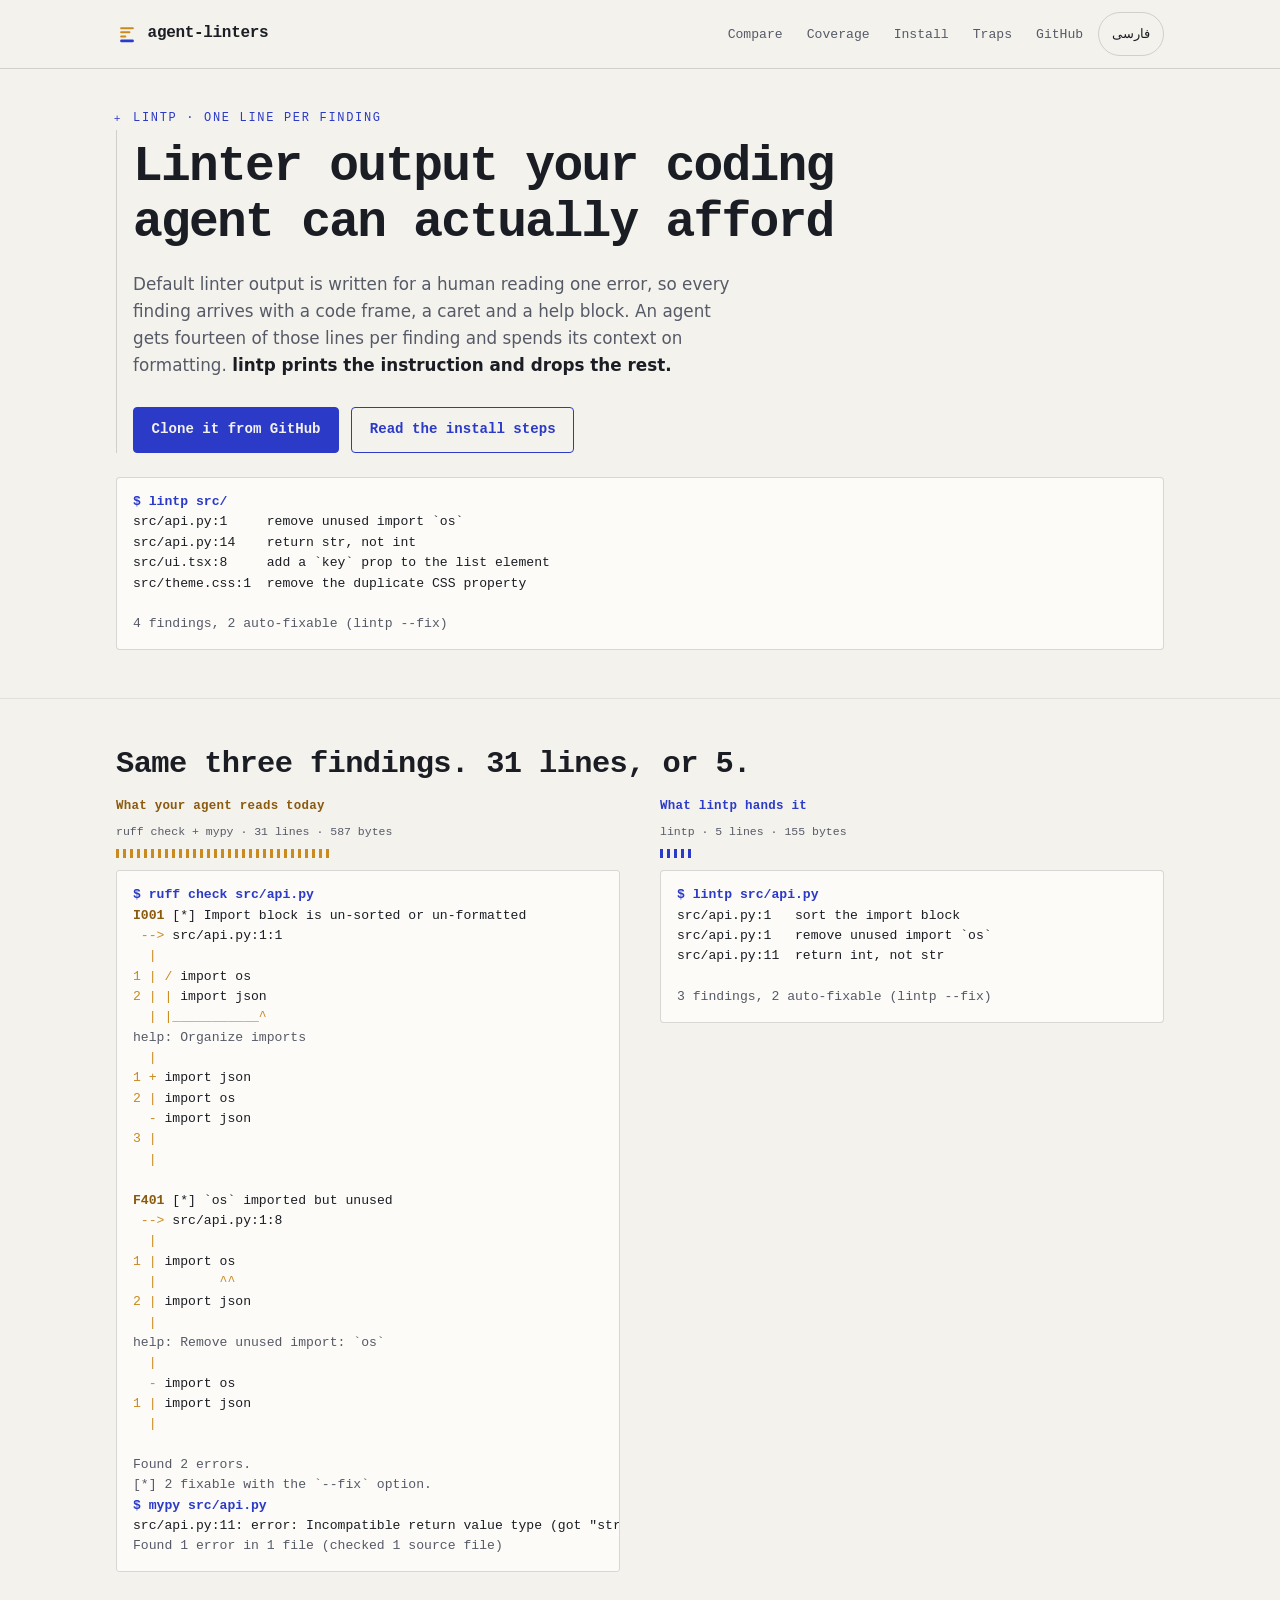
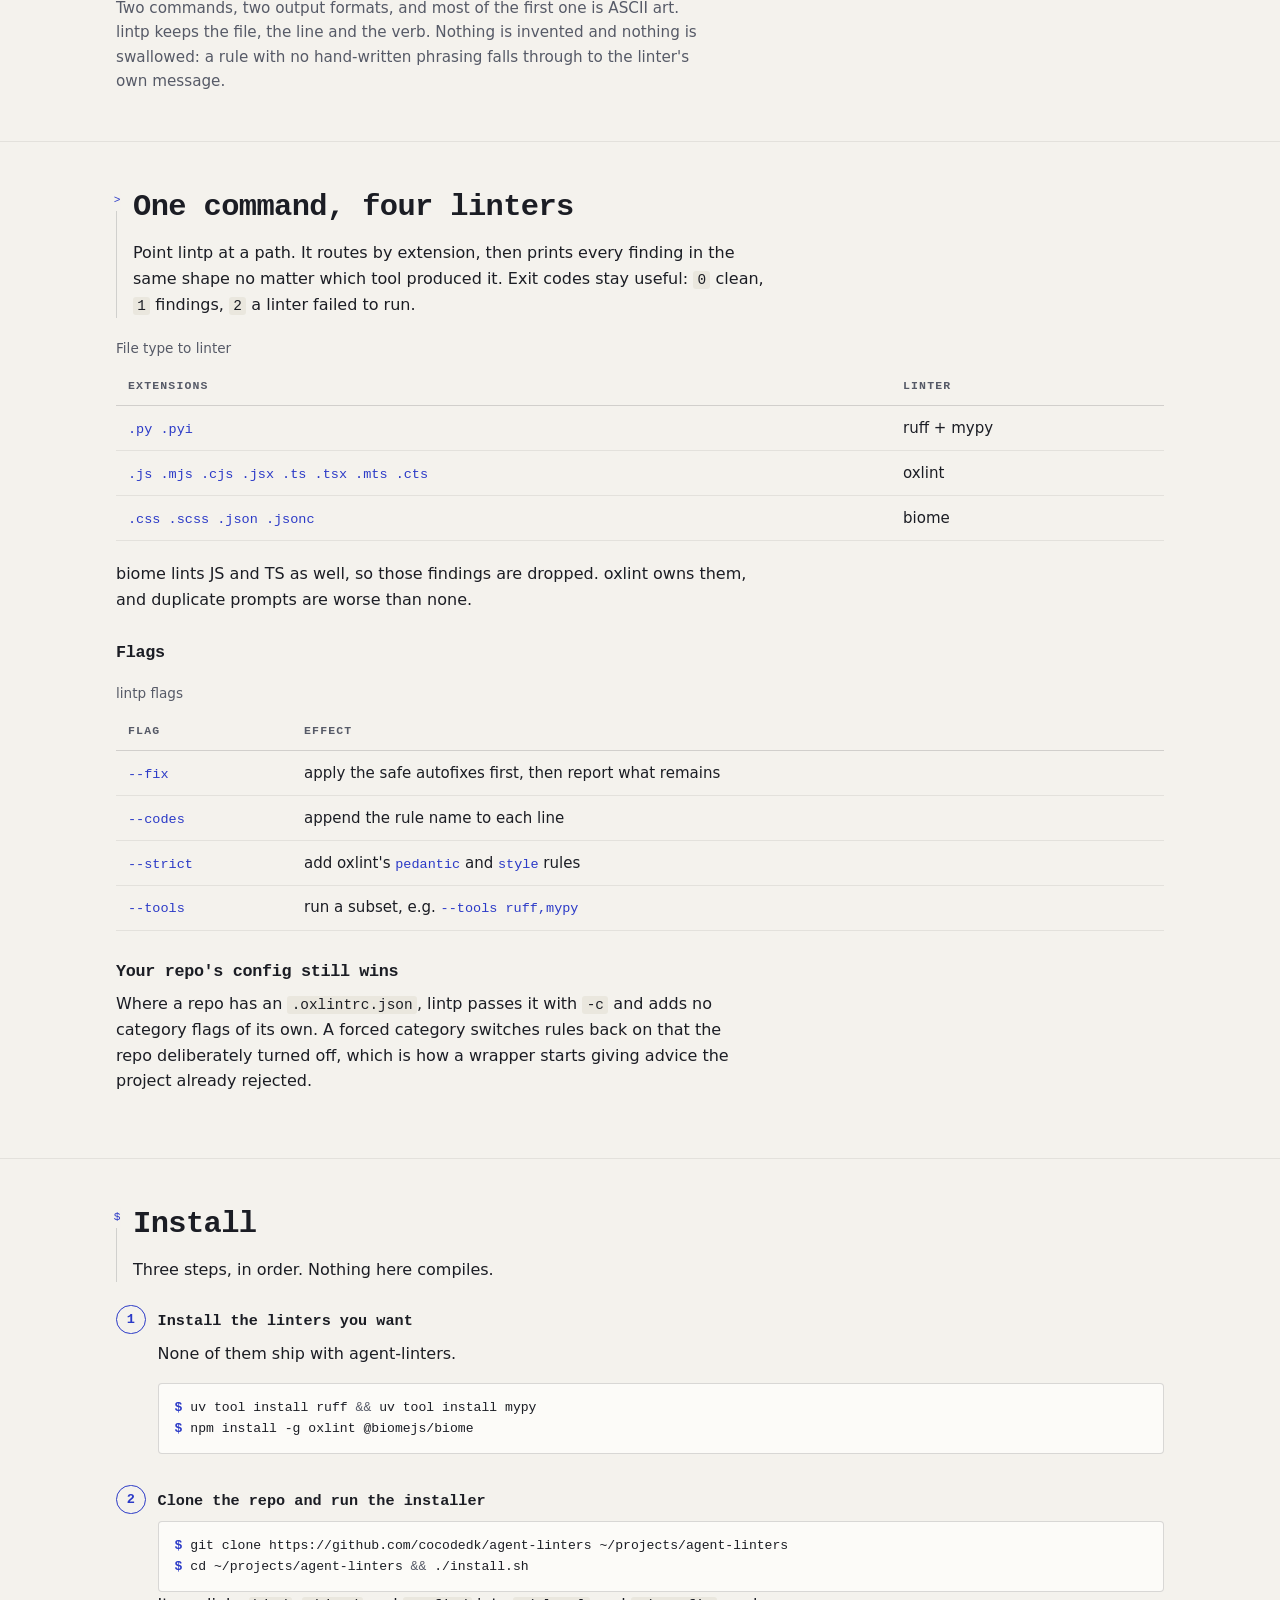
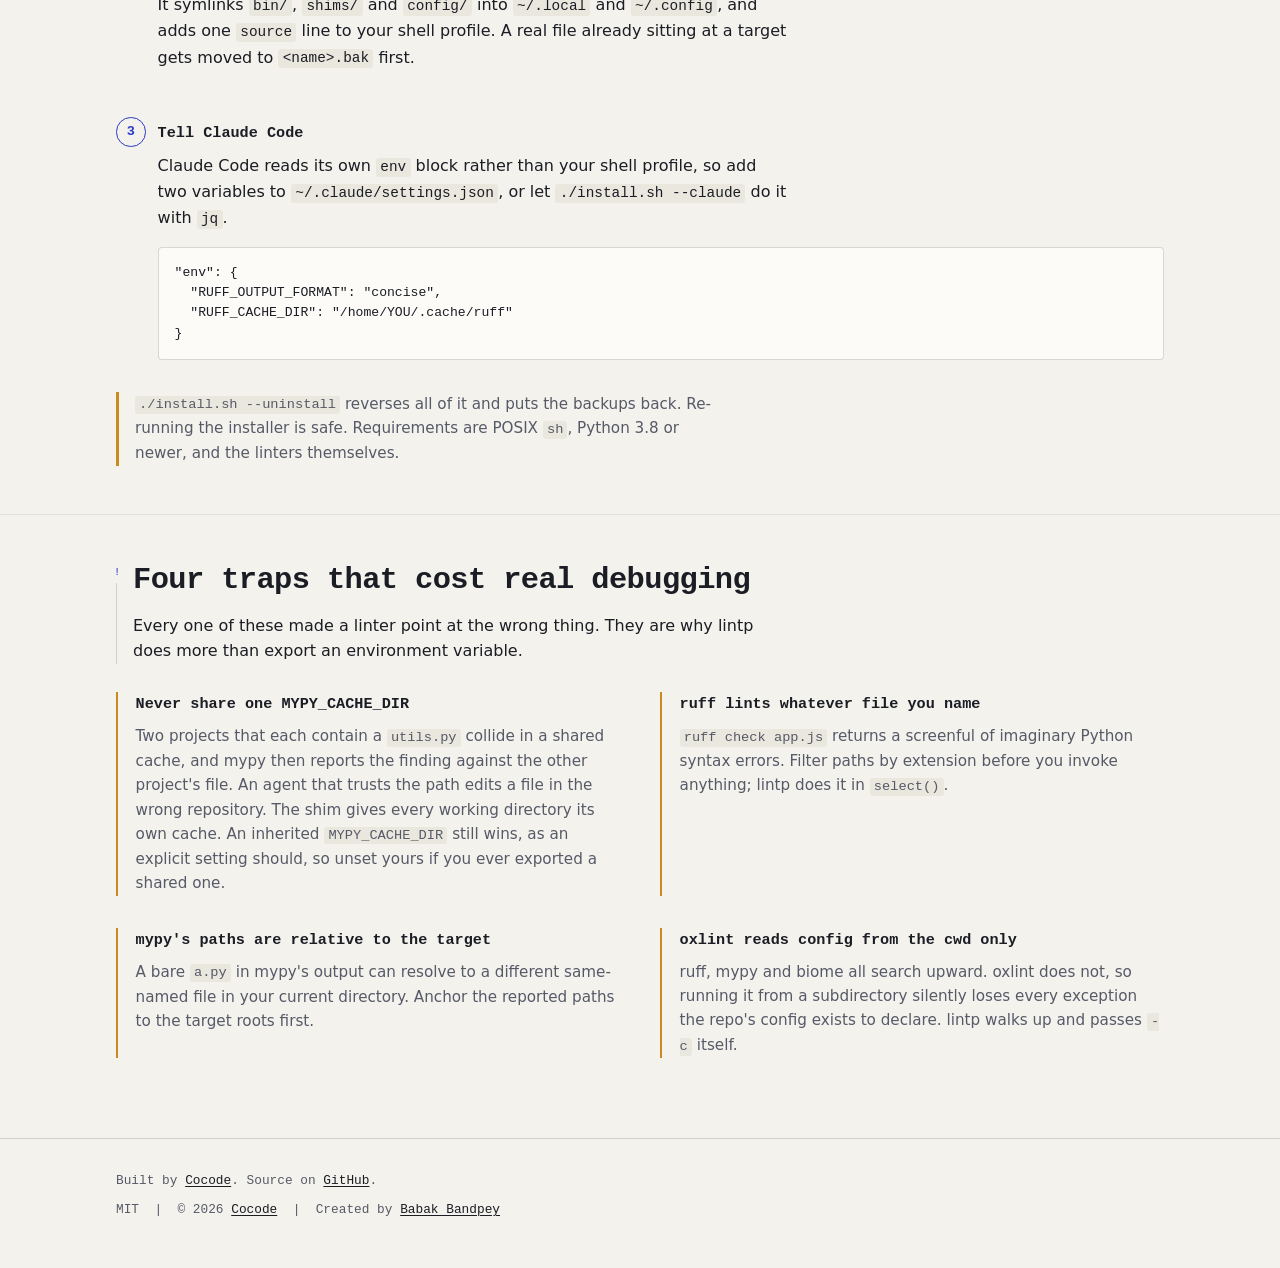
==== website/index.html @ e47b7f50 "chore: add CI, hooks, hygiene, public files and a bilingual Pages site CI runs four jobs — shellchec" ====
<!doctype html>
<html lang="en">
<head>
<meta charset="utf-8" />
<meta name="viewport" content="width=device-width, initial-scale=1" />

<!-- SEO keywords:
     primary:   linter output for coding agents
     secondary: concise ruff output, lintp, agent context window
     intent:    informational (how to stop linter noise reaching an agent)
-->

<title>agent-linters: one-line linter output for coding agents</title>
<meta name="description" content="Linter output rewritten as one imperative line per finding, so a coding agent reads an instruction instead of code frames. Four linters behind one command." />
<meta name="robots" content="index, follow" />
<link rel="canonical" href="https://cocodedk.github.io/agent-linters/" />
<link rel="alternate" hreflang="en" href="https://cocodedk.github.io/agent-linters/" />
<link rel="alternate" hreflang="fa" href="https://cocodedk.github.io/agent-linters/fa/" />
<link rel="alternate" hreflang="x-default" href="https://cocodedk.github.io/agent-linters/" />
<link rel="icon" type="image/svg+xml" href="favicon.svg" />

<meta property="og:type" content="website" />
<meta property="og:site_name" content="agent-linters" />
<meta property="og:title" content="agent-linters: linter output your coding agent can afford" />
<meta property="og:description" content="ruff and mypy spend 31 lines on three findings. lintp spends 5. One imperative line per finding, for Python, JS/TS, CSS and JSON." />
<meta property="og:url" content="https://cocodedk.github.io/agent-linters/" />
<meta property="og:image" content="https://cocodedk.github.io/agent-linters/og.png" />
<meta property="og:image:width" content="1200" />
<meta property="og:image:height" content="630" />
<meta property="og:image:alt" content="Two rulers on bone paper: a long ochre one marked 31 lines, a short blue one marked 5 lines, beside the name agent-linters." />
<meta property="og:locale" content="en_US" />
<meta property="og:locale:alternate" content="fa_IR" />

<meta name="twitter:card" content="summary_large_image" />
<meta name="twitter:title" content="agent-linters: linter output your coding agent can afford" />
<meta name="twitter:description" content="ruff and mypy spend 31 lines on three findings. lintp spends 5. One imperative line per finding, for Python, JS/TS, CSS and JSON." />
<meta name="twitter:image" content="https://cocodedk.github.io/agent-linters/og.png" />
<meta name="twitter:image:alt" content="Two rulers on bone paper: a long ochre one marked 31 lines, a short blue one marked 5 lines, beside the name agent-linters." />

<link rel="stylesheet" href="styles.css" />

<script type="application/ld+json">
{
  "@context": "https://schema.org",
  "@type": "SoftwareApplication",
  "name": "agent-linters",
  "description": "A command-line wrapper that rewrites ruff, mypy, oxlint and biome output as one short imperative line per finding, so a coding agent reads an instruction instead of a code frame.",
  "url": "https://cocodedk.github.io/agent-linters/",
  "downloadUrl": "https://github.com/cocodedk/agent-linters",
  "applicationCategory": "DeveloperApplication",
  "operatingSystem": "Linux, macOS",
  "license": "https://github.com/cocodedk/agent-linters/blob/main/LICENSE",
  "offers": { "@type": "Offer", "price": "0", "priceCurrency": "USD" },
  "inLanguage": ["en", "fa"],
  "author": {
    "@type": "Person",
    "name": "Babak Bandpey",
    "url": "https://cocode.dk",
    "sameAs": [
      "https://linkedin.com/in/babakbandpey",
      "https://github.com/cocodedk"
    ]
  },
  "publisher": {
    "@type": "Organization",
    "name": "Cocode",
    "url": "https://cocode.dk"
  },
  "codeRepository": "https://github.com/cocodedk/agent-linters"
}
</script>
</head>

<body>
<a class="skip" href="#main">Skip to content</a>

<header class="site-head">
  <div class="wrap head-in">
    <a class="brand" href="./">
      <svg width="22" height="22" viewBox="0 0 32 32" aria-hidden="true" focusable="false">
        <rect width="32" height="32" rx="6" fill="#f4f2ed" />
        <g fill="#c98a1e">
          <rect x="6" y="6" width="20" height="3" rx="1.5" />
          <rect x="6" y="12" width="15" height="3" rx="1.5" />
          <rect x="6" y="18" width="9" height="3" rx="1.5" />
        </g>
        <rect x="6" y="24" width="20" height="4" rx="2" fill="#2b3ac7" />
      </svg>
      agent-linters
    </a>
    <nav aria-label="Sections">
      <ul class="nav">
        <li><a href="#compare">Compare</a></li>
        <li><a href="#coverage">Coverage</a></li>
        <li><a href="#install">Install</a></li>
        <li><a href="#traps">Traps</a></li>
        <li><a href="https://github.com/cocodedk/agent-linters">GitHub</a></li>
        <li><a href="fa/" class="lang-switch" lang="fa" hreflang="fa">فارسی</a></li>
      </ul>
    </nav>
  </div>
</header>

<main id="main">

  <section class="hero">
    <div class="wrap">
      <div class="gut" data-mark="+">
        <p class="eyebrow">lintp · one line per finding</p>
        <h1>Linter output your coding agent can actually afford</h1>
        <p class="lead">Default linter output is written for a human reading one error, so every
        finding arrives with a code frame, a caret and a help block. An agent gets fourteen of
        those lines per finding and spends its context on formatting. <strong>lintp prints the
        instruction and drops the rest.</strong></p>
        <div class="cta-row">
          <a class="btn btn-solid" href="https://github.com/cocodedk/agent-linters">Clone it from GitHub</a>
          <a class="btn btn-ghost" href="#install">Read the install steps</a>
        </div>
      </div>
      <div class="term-strip">
<pre class="term" aria-label="Example lintp run across four file types"><span class="p">$ lintp src/</span>
src/api.py:1     remove unused import `os`
src/api.py:14    return str, not int
src/ui.tsx:8     add a `key` prop to the list element
src/theme.css:1  remove the duplicate CSS property

<span class="d">4 findings, 2 auto-fixable (lintp --fix)</span></pre>
      </div>
    </div>
  </section>

  <section id="compare">
    <div class="wrap">
      <h2>Same three findings. 31 lines, or 5.</h2>
      <figure>
        <div class="compare">
          <div class="panel-noise">
            <div class="panel-head">
              <p class="panel-label">What your agent reads today</p>
              <p class="panel-meta">ruff check + mypy · 31 lines · 587 bytes</p>
              <div class="ruler" style="--n: 31" role="img" aria-label="Ruler with 31 ticks, one per line of output"></div>
            </div>
<pre class="term" aria-label="Default ruff and mypy output, 31 lines"><span class="p">$ ruff check src/api.py</span>
<span class="r">I001</span> [*] Import block is un-sorted or un-formatted
<span class="f"> --&gt; </span>src/api.py:1:1
<span class="f">  |</span>
<span class="f">1 | / </span>import os
<span class="f">2 | | </span>import json
<span class="f">  | |___________^</span>
<span class="d">help: Organize imports</span>
<span class="f">  |</span>
<span class="f">1 + </span>import json
<span class="f">2 | </span>import os
<span class="f">  - </span>import json
<span class="f">3 |</span>
<span class="f">  |</span>

<span class="r">F401</span> [*] `os` imported but unused
<span class="f"> --&gt; </span>src/api.py:1:8
<span class="f">  |</span>
<span class="f">1 | </span>import os
<span class="f">  |        ^^</span>
<span class="f">2 | </span>import json
<span class="f">  |</span>
<span class="d">help: Remove unused import: `os`</span>
<span class="f">  |</span>
<span class="f">  - </span>import os
<span class="f">1 | </span>import json
<span class="f">  |</span>

<span class="d">Found 2 errors.</span>
<span class="d">[*] 2 fixable with the `--fix` option.</span>
<span class="p">$ mypy src/api.py</span>
src/api.py:11: error: Incompatible return value type (got "str", expected "int")  <span class="d">[return-value]</span>
<span class="d">Found 1 error in 1 file (checked 1 source file)</span></pre>
          </div>

          <div class="panel-signal">
            <div class="panel-head">
              <p class="panel-label">What lintp hands it</p>
              <p class="panel-meta">lintp · 5 lines · 155 bytes</p>
              <div class="ruler" style="--n: 5" role="img" aria-label="Ruler with 5 ticks, one per line of output"></div>
            </div>
<pre class="term" aria-label="lintp output for the same file, 5 lines"><span class="p">$ lintp src/api.py</span>
src/api.py:1   sort the import block
src/api.py:1   remove unused import `os`
src/api.py:11  return int, not str

<span class="d">3 findings, 2 auto-fixable (lintp --fix)</span></pre>
          </div>
        </div>
        <figcaption>Two commands, two output formats, and most of the first one is ASCII art.
        lintp keeps the file, the line and the verb. Nothing is invented and nothing is
        swallowed: a rule with no hand-written phrasing falls through to the linter's own
        message.</figcaption>
      </figure>
    </div>
  </section>

  <section id="coverage">
    <div class="wrap">
      <div class="gut" data-mark="&gt;">
        <h2>One command, four linters</h2>
        <p>Point lintp at a path. It routes by extension, then prints every finding in the same
        shape no matter which tool produced it. Exit codes stay useful: <code>0</code> clean,
        <code>1</code> findings, <code>2</code> a linter failed to run.</p>
      </div>

      <div class="table-scroll">
        <table>
          <caption>File type to linter</caption>
          <thead>
            <tr><th scope="col">Extensions</th><th scope="col">Linter</th></tr>
          </thead>
          <tbody>
            <tr><td><code>.py .pyi</code></td><td>ruff + mypy</td></tr>
            <tr><td><code>.js .mjs .cjs .jsx .ts .tsx .mts .cts</code></td><td>oxlint</td></tr>
            <tr><td><code>.css .scss .json .jsonc</code></td><td>biome</td></tr>
          </tbody>
        </table>
      </div>

      <p>biome lints JS and TS as well, so those findings are dropped. oxlint owns them, and
      duplicate prompts are worse than none.</p>

      <h3>Flags</h3>
      <div class="table-scroll">
        <table>
          <caption>lintp flags</caption>
          <thead>
            <tr><th scope="col">Flag</th><th scope="col">Effect</th></tr>
          </thead>
          <tbody>
            <tr><td><code>--fix</code></td><td>apply the safe autofixes first, then report what remains</td></tr>
            <tr><td><code>--codes</code></td><td>append the rule name to each line</td></tr>
            <tr><td><code>--strict</code></td><td>add oxlint's <code>pedantic</code> and <code>style</code> rules</td></tr>
            <tr><td><code>--tools</code></td><td>run a subset, e.g. <code>--tools ruff,mypy</code></td></tr>
          </tbody>
        </table>
      </div>

      <h3>Your repo's config still wins</h3>
      <p>Where a repo has an <code>.oxlintrc.json</code>, lintp passes it with <code>-c</code> and
      adds no category flags of its own. A forced category switches rules back on that the repo
      deliberately turned off, which is how a wrapper starts giving advice the project already
      rejected.</p>
    </div>
  </section>

  <section id="install">
    <div class="wrap">
      <div class="gut" data-mark="$">
        <h2>Install</h2>
        <p>Three steps, in order. Nothing here compiles.</p>
      </div>

      <ol class="steps">
        <li data-n="1">
          <p class="step-title">Install the linters you want</p>
          <p>None of them ship with agent-linters.</p>
<pre class="term" aria-label="Install the linters"><span class="p">$</span> uv tool install ruff <span class="d">&amp;&amp;</span> uv tool install mypy
<span class="p">$</span> npm install -g oxlint @biomejs/biome</pre>
        </li>
        <li data-n="2">
          <p class="step-title">Clone the repo and run the installer</p>
<pre class="term" aria-label="Clone and install"><span class="p">$</span> git clone https://github.com/cocodedk/agent-linters ~/projects/agent-linters
<span class="p">$</span> cd ~/projects/agent-linters <span class="d">&amp;&amp;</span> ./install.sh</pre>
          <p>It symlinks <code>bin/</code>, <code>shims/</code> and <code>config/</code> into
          <code>~/.local</code> and <code>~/.config</code>, and adds one <code>source</code> line to
          your shell profile. A real file already sitting at a target gets moved to
          <code>&lt;name&gt;.bak</code> first.</p>
        </li>
        <li data-n="3">
          <p class="step-title">Tell Claude Code</p>
          <p>Claude Code reads its own <code>env</code> block rather than your shell profile, so add
          two variables to <code>~/.claude/settings.json</code>, or let
          <code>./install.sh --claude</code> do it with <code>jq</code>.</p>
<pre class="term" aria-label="Claude Code settings block">"env": {
  "RUFF_OUTPUT_FORMAT": "concise",
  "RUFF_CACHE_DIR": "/home/YOU/.cache/ruff"
}</pre>
        </li>
      </ol>

      <div class="aside-note">
        <p><code>./install.sh --uninstall</code> reverses all of it and puts the backups back.
        Re-running the installer is safe. Requirements are POSIX <code>sh</code>, Python 3.8 or
        newer, and the linters themselves.</p>
      </div>
    </div>
  </section>

  <section id="traps">
    <div class="wrap">
      <div class="gut" data-mark="!">
        <h2>Four traps that cost real debugging</h2>
        <p>Every one of these made a linter point at the wrong thing. They are why lintp does more
        than export an environment variable.</p>
      </div>

      <ul class="traps">
        <li>
          <p class="trap-title">Never share one MYPY_CACHE_DIR</p>
          <p>Two projects that each contain a <code>utils.py</code> collide in a shared cache, and
          mypy then reports the finding against the other project's file. An agent that trusts the
          path edits a file in the wrong repository. The shim gives every working directory its own
          cache. An inherited <code>MYPY_CACHE_DIR</code> still wins, as an explicit setting should,
          so unset yours if you ever exported a shared one.</p>
        </li>
        <li>
          <p class="trap-title">ruff lints whatever file you name</p>
          <p><code>ruff check app.js</code> returns a screenful of imaginary Python syntax errors.
          Filter paths by extension before you invoke anything; lintp does it in
          <code>select()</code>.</p>
        </li>
        <li>
          <p class="trap-title">mypy's paths are relative to the target</p>
          <p>A bare <code>a.py</code> in mypy's output can resolve to a different same-named file in
          your current directory. Anchor the reported paths to the target roots first.</p>
        </li>
        <li>
          <p class="trap-title">oxlint reads config from the cwd only</p>
          <p>ruff, mypy and biome all search upward. oxlint does not, so running it from a
          subdirectory silently loses every exception the repo's config exists to declare. lintp
          walks up and passes <code>-c</code> itself.</p>
        </li>
      </ul>
    </div>
  </section>

</main>

<footer>
  <div class="wrap">
    <p>Built by <a href="https://cocode.dk" target="_blank" rel="noreferrer">Cocode</a>. Source on <a href="https://github.com/cocodedk/agent-linters">GitHub</a>.</p>
    <p>MIT &nbsp;|&nbsp; © 2026 <a href="https://cocode.dk" target="_blank" rel="noreferrer">Cocode</a> &nbsp;|&nbsp; Created by <a href="https://linkedin.com/in/babakbandpey" target="_blank" rel="noreferrer">Babak Bandpey</a></p>
  </div>
</footer>

</body>
</html>
---- website/styles.css ----
/* agent-linters — "two-ink manual"
 * One stylesheet for both languages. Direction-agnostic: every asymmetric
 * value uses logical properties, so [dir="rtl"] needs almost no overrides.
 *
 * Inks: ultramarine (the instruction that matters) + ochre (the noise).
 * Ground: bone paper. Display face is the monospace, because the subject is
 * terminal output and pretending otherwise would be a lie.
 */

:root {
  --bg: #f4f2ed;
  --bg-2: #eae7de;
  --panel: #fcfbf8;
  --fg: #1b1d24;
  --fg-dim: #565a67;
  --ink-blue: #2b3ac7;
  --ink-blue-soft: #dfe2fa;
  --ink-ochre: #8a5a0e;
  --ochre-bar: #c98a1e;
  --rule: rgba(27, 29, 36, 0.16);
  --rule-soft: rgba(27, 29, 36, 0.08);
  --focus: #2b3ac7;

  --mono: ui-monospace, "SFMono-Regular", "SF Mono", "JetBrains Mono",
    "Cascadia Mono", Menlo, Consolas, "Liberation Mono", monospace;
  --sans: system-ui, -apple-system, "Segoe UI", Roboto, "Helvetica Neue",
    Arial, sans-serif;
  --fa: "Vazirmatn", "Vazir", "IRANSansX", "IRANSans", "Noto Naskh Arabic",
    Tahoma, sans-serif;

  --pad: 1.25rem;
  --wide: 68rem;
}

@media (prefers-color-scheme: dark) {
  :root {
    --bg: #101223;
    --bg-2: #171a30;
    --panel: #161930;
    --fg: #e7e5dd;
    --fg-dim: #9c9cb0;
    --ink-blue: #9fadff;
    --ink-blue-soft: #232a55;
    --ink-ochre: #e2a94f;
    --ochre-bar: #c98a1e;
    --rule: rgba(231, 229, 221, 0.2);
    --rule-soft: rgba(231, 229, 221, 0.1);
    --focus: #9fadff;
  }
}

*,
*::before,
*::after {
  box-sizing: border-box;
}

html {
  -webkit-text-size-adjust: 100%;
  scroll-behavior: smooth;
}

@media (prefers-reduced-motion: reduce) {
  html {
    scroll-behavior: auto;
  }
  * {
    /* biome-ignore lint/complexity/noImportantStyles: overriding every author animation
       is the point of a reduced-motion reset; specificity cannot do it generically */
    animation-duration: 0.01ms !important;
    /* biome-ignore lint/complexity/noImportantStyles: as above */
    transition-duration: 0.01ms !important;
  }
}

body {
  margin: 0;
  background: var(--bg);
  color: var(--fg);
  font-family: var(--sans);
  font-size: 1rem;
  line-height: 1.6;
  overflow-wrap: break-word;
}

body[dir="rtl"] {
  font-family: var(--fa);
  line-height: 1.85;
}

a {
  color: var(--ink-blue);
  text-decoration-thickness: 1px;
  text-underline-offset: 0.18em;
}

a:focus-visible,
summary:focus-visible {
  outline: 2px solid var(--focus);
  outline-offset: 3px;
  border-radius: 2px;
}

h1,
h2,
h3 {
  font-family: var(--mono);
  font-weight: 700;
  letter-spacing: -0.02em;
  line-height: 1.12;
  margin: 0;
  text-wrap: balance;
}

body[dir="rtl"] h1,
body[dir="rtl"] h2,
body[dir="rtl"] h3 {
  font-family: var(--fa);
  letter-spacing: 0;
  line-height: 1.4;
}

p {
  margin: 0 0 1rem;
  max-width: 62ch;
}

code {
  font-family: var(--mono);
  font-size: 0.9em;
  direction: ltr;
  unicode-bidi: isolate;
  background: var(--bg-2);
  border-radius: 3px;
  padding: 0.1em 0.3em;
}

.wrap {
  max-width: var(--wide);
  margin-inline: auto;
  padding-inline: var(--pad);
}

/* Visually hidden by clipping rather than by off-screen positioning: an
   off-screen-left element becomes off-screen-right under dir="rtl" and adds
   ten thousand pixels of horizontal scroll. */
.skip {
  position: absolute;
  inset-inline-start: 0;
  top: 0;
  width: 1px;
  height: 1px;
  overflow: hidden;
  clip-path: inset(50%);
  white-space: nowrap;
}

.skip:focus {
  width: auto;
  height: auto;
  overflow: visible;
  clip-path: none;
  z-index: 20;
  background: var(--ink-blue);
  color: var(--bg);
  padding: 0.75rem 1rem;
}

/* ---------- eyebrow / labels: the utility face ---------- */

.eyebrow {
  font-family: var(--mono);
  font-size: 0.75rem;
  letter-spacing: 0.14em;
  text-transform: uppercase;
  color: var(--ink-blue);
  margin: 0 0 0.75rem;
  max-width: none;
}

body[dir="rtl"] .eyebrow {
  letter-spacing: 0;
  text-transform: none;
  font-size: 0.85rem;
}

/* ---------- header ---------- */

.site-head {
  border-block-end: 1px solid var(--rule);
  background: var(--bg);
}

.head-in {
  display: flex;
  flex-wrap: wrap;
  align-items: center;
  gap: 0.5rem 1rem;
  min-height: 64px;
  padding-block: 0.75rem;
}

.brand {
  display: inline-flex;
  align-items: center;
  min-height: 44px;
  gap: 0.6rem;
  font-family: var(--mono);
  font-weight: 700;
  font-size: 1rem;
  letter-spacing: -0.02em;
  color: var(--fg);
  text-decoration: none;
  margin-inline-end: auto;
}

.brand svg {
  display: block;
  flex: none;
}

.nav {
  display: flex;
  flex-wrap: wrap;
  align-items: center;
  gap: 0.25rem 0.4rem;
  list-style: none;
  margin: 0;
  padding: 0;
}

.nav a {
  display: inline-flex;
  align-items: center;
  min-height: 44px;
  padding-inline: 0.55rem;
  font-family: var(--mono);
  font-size: 0.82rem;
  color: var(--fg-dim);
  text-decoration: none;
}

body[dir="rtl"] .nav a {
  font-family: var(--fa);
  font-size: 0.95rem;
}

.nav a:hover {
  color: var(--ink-blue);
}

/* Scoped through .nav rather than carrying !important: the switcher lives inside the nav,
   so `.nav a` (0,1,1) outranks a bare `.lang-switch` (0,1,0) and its colour and padding
   lost. `.nav a.lang-switch` (0,2,1) wins on specificity instead of by force. */
.nav a.lang-switch {
  border: 1px solid var(--rule);
  border-radius: 999px;
  color: var(--fg);
  padding-inline: 0.8rem;
}

.nav a.lang-switch:hover {
  border-color: var(--ink-blue);
}

/* ---------- gutter spine ---------- */
/* The page's structural device is a linter gutter. It flips for RTL because
   it is a border-inline-start, not a border-left. */

.gut {
  border-inline-start: 1px solid var(--rule);
  padding-inline-start: 1rem;
  position: relative;
}

.gut::before {
  content: attr(data-mark);
  position: absolute;
  inset-inline-start: 0;
  top: 0;
  transform: translateX(-50%);
  background: var(--bg);
  color: var(--ink-blue);
  font-family: var(--mono);
  font-size: 0.7rem;
  line-height: 1;
  padding-block: 0.3rem;
}

body[dir="rtl"] .gut::before {
  transform: translateX(50%);
}

section {
  padding-block: 3rem;
  border-block-start: 1px solid var(--rule-soft);
}

section:first-of-type {
  border-block-start: 0;
}

h2 {
  font-size: clamp(1.35rem, 5vw, 1.9rem);
  margin-block-end: 1rem;
}

h3 {
  font-size: 1.05rem;
  margin-block: 2rem 0.6rem;
}

/* ---------- hero ---------- */

.hero {
  padding-block: 2.5rem 3rem;
}

h1 {
  font-size: clamp(1.75rem, 7.4vw, 3.1rem);
  letter-spacing: -0.035em;
  margin-block-end: 1.25rem;
}

body[dir="rtl"] h1 {
  font-size: clamp(1.6rem, 6.6vw, 2.7rem);
}

.lead {
  font-size: 1.05rem;
  color: var(--fg-dim);
  max-width: 56ch;
}

.lead strong {
  color: var(--fg);
  font-weight: 600;
}

.cta-row {
  display: flex;
  flex-wrap: wrap;
  gap: 0.75rem;
  margin-block-start: 1.75rem;
}

.btn {
  display: inline-flex;
  align-items: center;
  justify-content: center;
  min-height: 46px;
  padding-inline: 1.1rem;
  border: 1px solid var(--ink-blue);
  border-radius: 4px;
  font-family: var(--mono);
  font-size: 0.88rem;
  font-weight: 600;
  text-decoration: none;
}

body[dir="rtl"] .btn {
  font-family: var(--fa);
  font-size: 0.98rem;
}

.btn-solid {
  background: var(--ink-blue);
  color: var(--bg);
}

.btn-solid:hover {
  filter: brightness(1.12);
}

.btn-ghost {
  color: var(--ink-blue);
}

.btn-ghost:hover {
  background: var(--ink-blue-soft);
}

/* ---------- terminal panels: output printed on paper ---------- */

.term {
  direction: ltr;
  text-align: left;
  background: var(--panel);
  border: 1px solid var(--rule);
  border-radius: 4px;
  font-family: var(--mono);
  font-size: 0.76rem;
  line-height: 1.55;
  margin: 0;
  padding: 0.9rem 1rem;
  max-width: 100%;
  overflow-x: auto;
  tab-size: 2;
  white-space: pre;
}

@media (min-width: 640px) {
  .term {
    font-size: 0.82rem;
  }
}

.term .p {
  color: var(--ink-blue);
  font-weight: 700;
}

.term .f {
  color: var(--ochre-bar);
}

.term .r {
  color: var(--ink-ochre);
  font-weight: 700;
}

.term .d {
  color: var(--fg-dim);
}

.term-strip {
  margin-block: 1.5rem 0;
}

/* ---------- the signature: two panels and a ruler ---------- */

.compare {
  display: grid;
  gap: 2rem;
}

/* Grid and flex children default to min-width:auto, so a <pre> full of long
   unwrapped lines widens its track and pushes the whole page sideways. The
   terminal panels have to scroll inside themselves instead. */
.compare > *,
.steps > li,
.traps > li,
.head-in > * {
  min-width: 0;
}

@media (min-width: 900px) {
  .compare {
    grid-template-columns: 1fr 1fr;
    gap: 2rem 2.5rem;
    align-items: start;
  }
}

.panel-head {
  margin-block-end: 0.75rem;
}

.panel-label {
  font-family: var(--mono);
  font-size: 0.78rem;
  font-weight: 700;
  letter-spacing: 0.02em;
  margin: 0 0 0.35rem;
  max-width: none;
}

body[dir="rtl"] .panel-label {
  font-family: var(--fa);
  font-size: 0.95rem;
}

.panel-noise .panel-label {
  color: var(--ink-ochre);
}

.panel-signal .panel-label {
  color: var(--ink-blue);
}

.panel-meta {
  font-family: var(--mono);
  font-size: 0.72rem;
  color: var(--fg-dim);
  margin: 0 0 0.5rem;
  max-width: none;
  direction: ltr;
  unicode-bidi: isolate;
}

body[dir="rtl"] .panel-meta {
  direction: rtl;
}

/* The ruler. One tick per line of output, 7px apart, so the two measures are
   countable and the ratio is the whole argument. */
.ruler {
  height: 9px;
  width: calc(var(--n) * 7px);
  max-width: 100%;
  background-image: repeating-linear-gradient(
    to right,
    currentColor 0 3px,
    transparent 3px 7px
  );
  background-repeat: repeat-x;
}

body[dir="rtl"] .ruler {
  background-image: repeating-linear-gradient(
    to left,
    currentColor 0 3px,
    transparent 3px 7px
  );
  background-position: right center;
}

.panel-noise .ruler {
  color: var(--ochre-bar);
}

.panel-signal .ruler {
  color: var(--ink-blue);
}

figure {
  margin: 0;
}

figcaption {
  color: var(--fg-dim);
  font-size: 0.95rem;
  margin-block-start: 1.5rem;
  max-width: 62ch;
}

/* ---------- tables ---------- */

.table-scroll {
  overflow-x: auto;
  margin-block: 1.25rem;
}

table {
  border-collapse: collapse;
  width: 100%;
  min-width: 30rem;
  font-size: 0.94rem;
}

caption {
  text-align: start;
  color: var(--fg-dim);
  font-size: 0.85rem;
  padding-block-end: 0.5rem;
}

th,
td {
  text-align: start;
  padding: 0.6rem 0.75rem;
  border-block-end: 1px solid var(--rule-soft);
  vertical-align: top;
}

thead th {
  font-family: var(--mono);
  font-size: 0.72rem;
  letter-spacing: 0.1em;
  text-transform: uppercase;
  color: var(--fg-dim);
  border-block-end: 1px solid var(--rule);
  font-weight: 600;
}

body[dir="rtl"] thead th {
  font-family: var(--fa);
  letter-spacing: 0;
  text-transform: none;
  font-size: 0.85rem;
}

td code {
  background: none;
  padding: 0;
  color: var(--ink-blue);
}

/* ---------- install steps: a real sequence, so numbered ---------- */

.steps {
  list-style: none;
  counter-reset: step;
  margin: 1.5rem 0 0;
  padding: 0;
  display: grid;
  gap: 2rem;
}

.steps > li {
  position: relative;
  padding-inline-start: 2.6rem;
}

.steps > li::before {
  content: attr(data-n);
  position: absolute;
  inset-inline-start: 0;
  top: -0.1rem;
  width: 1.85rem;
  height: 1.85rem;
  display: grid;
  place-items: center;
  border: 1px solid var(--ink-blue);
  border-radius: 50%;
  color: var(--ink-blue);
  font-family: var(--mono);
  font-size: 0.85rem;
  font-weight: 700;
}

body[dir="rtl"] .steps > li::before {
  font-family: var(--fa);
  font-size: 0.95rem;
}

.step-title {
  font-family: var(--mono);
  font-size: 0.95rem;
  font-weight: 700;
  margin: 0.15rem 0 0.5rem;
}

body[dir="rtl"] .step-title {
  font-family: var(--fa);
  font-size: 1.05rem;
}

.aside-note {
  border-inline-start: 3px solid var(--ochre-bar);
  padding-inline-start: 1rem;
  margin-block-start: 2rem;
  color: var(--fg-dim);
  font-size: 0.95rem;
}

.aside-note p:last-child {
  margin-block-end: 0;
}

/* ---------- traps ---------- */

.traps {
  list-style: none;
  margin: 1.75rem 0 0;
  padding: 0;
  display: grid;
  gap: 1.75rem;
}

@media (min-width: 820px) {
  .traps {
    grid-template-columns: 1fr 1fr;
    gap: 2rem 2.5rem;
  }
}

.traps > li {
  border-inline-start: 2px solid var(--ochre-bar);
  padding-inline-start: 1.1rem;
}

.trap-title {
  font-family: var(--mono);
  font-size: 0.95rem;
  font-weight: 700;
  color: var(--fg);
  margin: 0 0 0.5rem;
  max-width: none;
}

body[dir="rtl"] .trap-title {
  font-family: var(--fa);
  font-size: 1.05rem;
}

.traps p:last-child {
  margin-block-end: 0;
  color: var(--fg-dim);
  font-size: 0.95rem;
}

/* ---------- footer ---------- */

footer {
  border-block-start: 1px solid var(--rule);
  padding-block: 2rem 3rem;
  margin-block-start: 2rem;
}

footer p {
  color: var(--fg-dim);
  font-family: var(--mono);
  font-size: 0.8rem;
  margin: 0 0 0.5rem;
  max-width: none;
}

/* biome-ignore lint/style/noDescendingSpecificity: compared against a
   .aside-note rule in a different scope — the two can never match the same
   element, so there is no cascade conflict, and moving footer rules away from
   the footer block to satisfy the ordering check would be worse. */
footer p:last-child {
  margin-block-end: 0;
}

footer a {
  color: var(--fg);
}

/* biome-ignore lint/style/noDescendingSpecificity: compared against a
   .aside-note rule in a different scope — the two can never match the same
   element, so there is no cascade conflict, and moving footer rules away from
   the footer block to satisfy the ordering check would be worse. */
footer a:hover {
  color: var(--ink-blue);
}

body[dir="rtl"] footer p {
  font-family: var(--fa);
  font-size: 0.9rem;
}
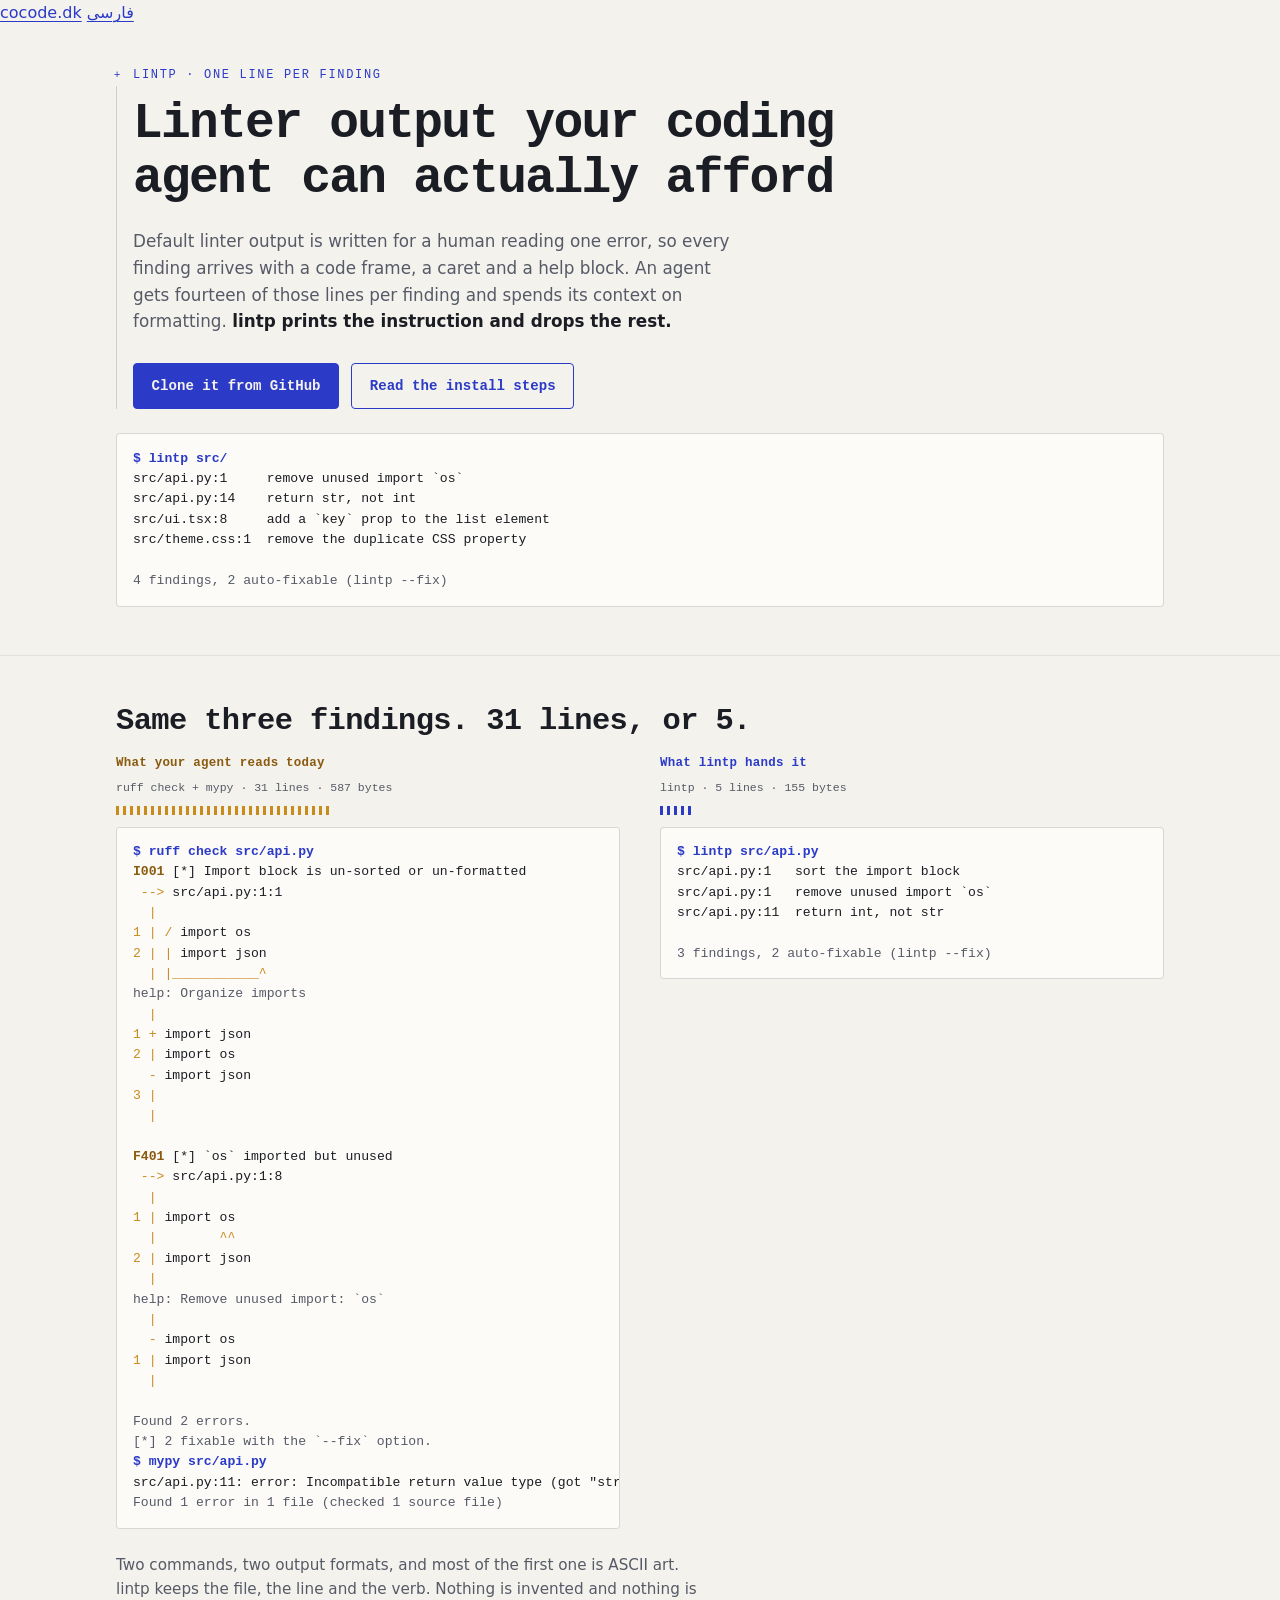
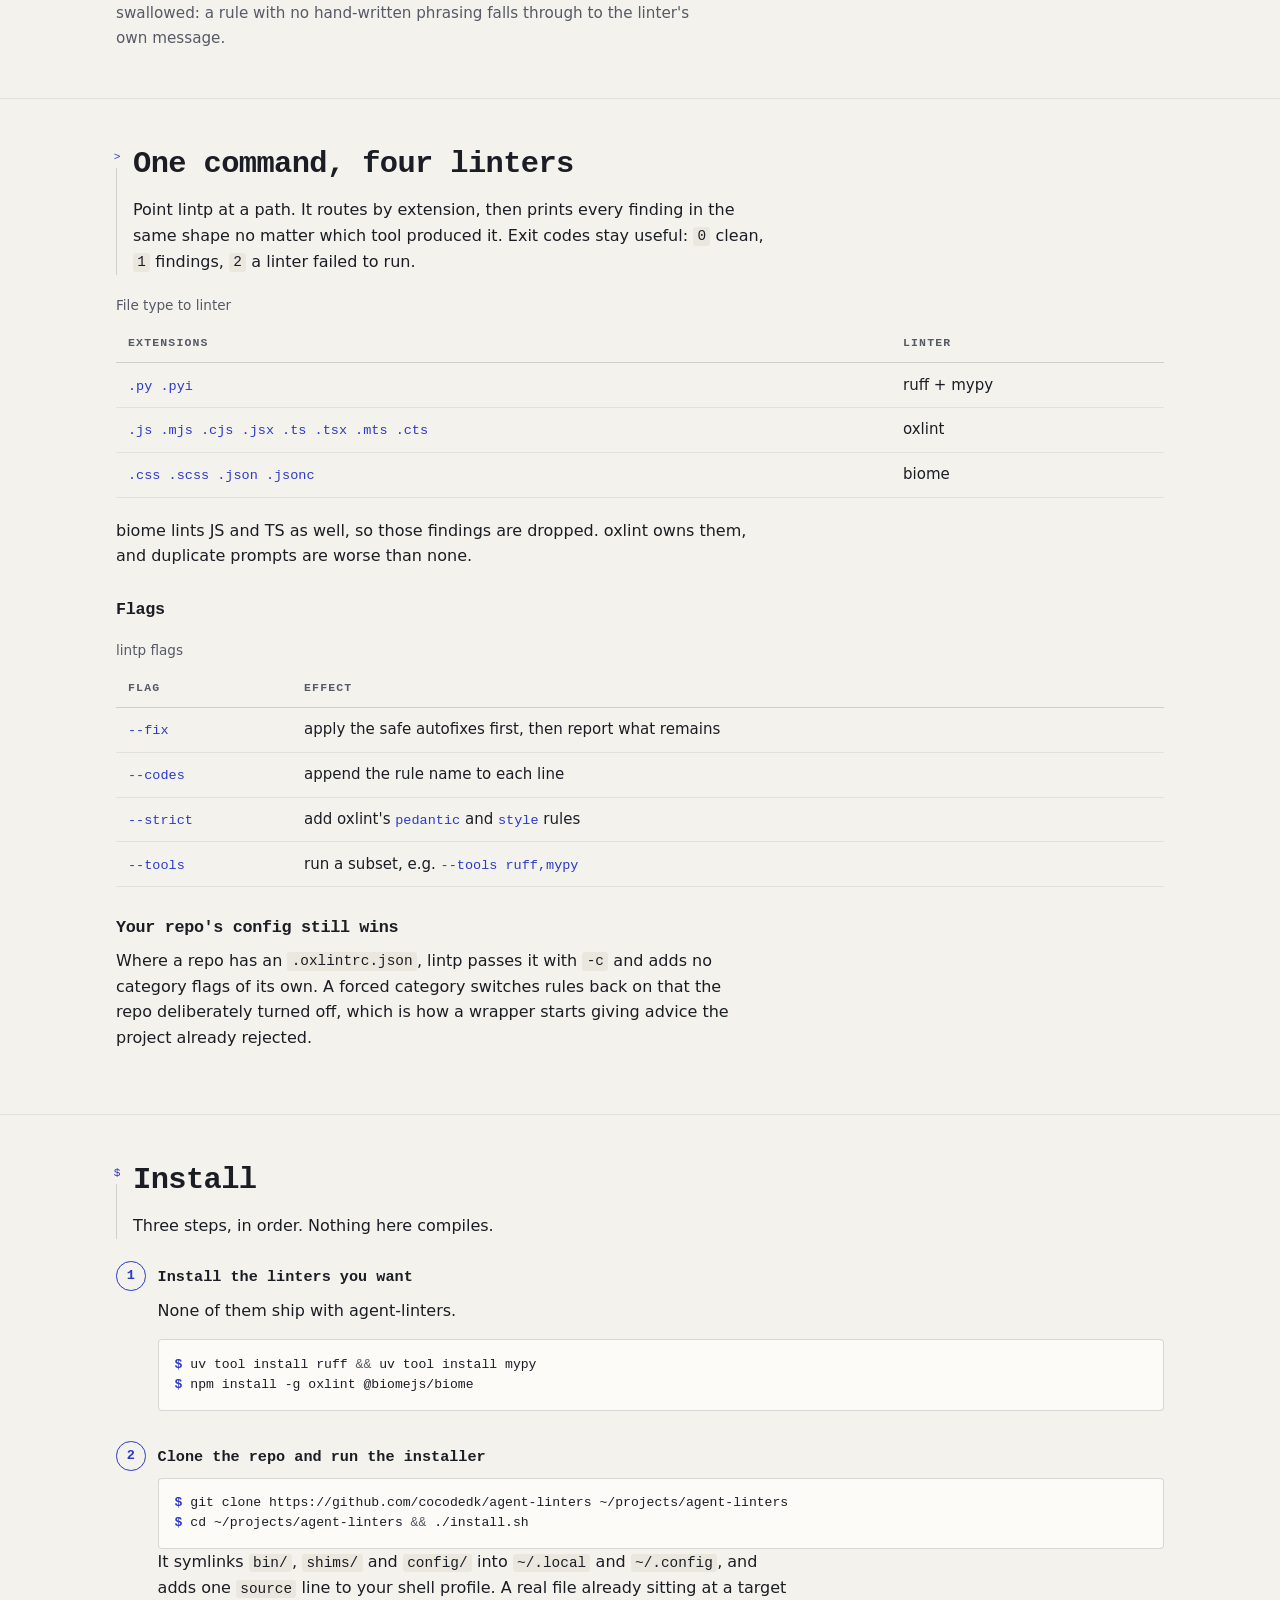
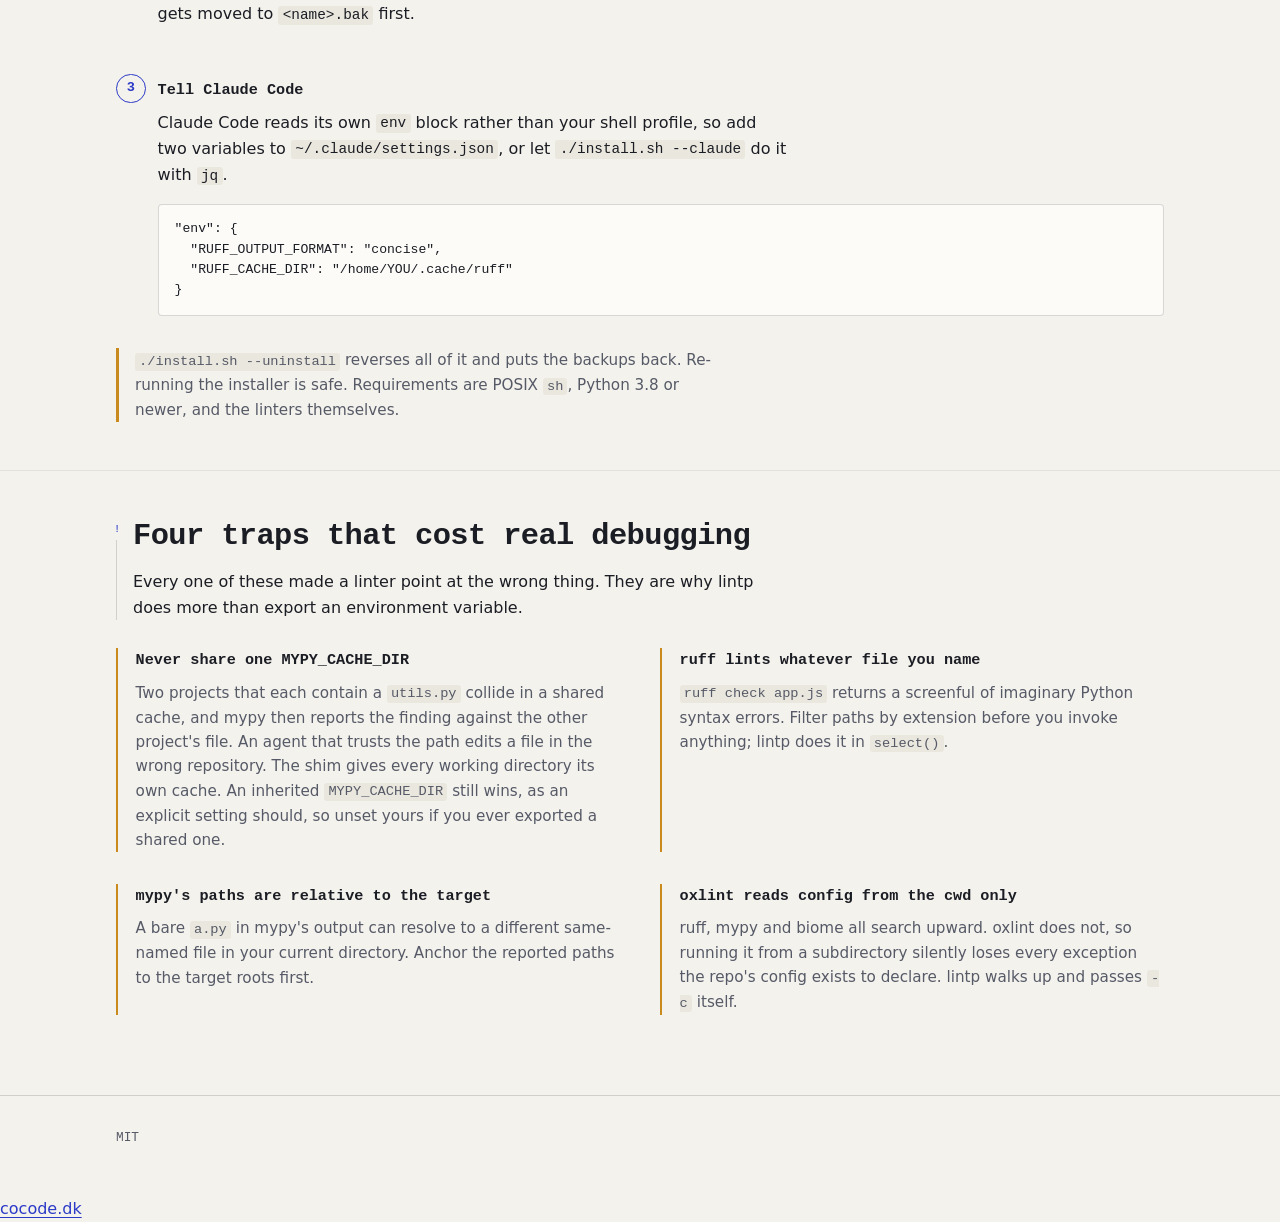
==== commit 8fbfbf06: "feat(site): wear the cocode.dk family frame Replaces the site's own top bar (wordmark + section/GitH" ====
--- a/website/index.html
+++ b/website/index.html
@@ -13,18 +13,18 @@
 <title>agent-linters: one-line linter output for coding agents</title>
 <meta name="description" content="Linter output rewritten as one imperative line per finding, so a coding agent reads an instruction instead of code frames. Four linters behind one command." />
 <meta name="robots" content="index, follow" />
-<link rel="canonical" href="https://cocodedk.github.io/agent-linters/" />
-<link rel="alternate" hreflang="en" href="https://cocodedk.github.io/agent-linters/" />
-<link rel="alternate" hreflang="fa" href="https://cocodedk.github.io/agent-linters/fa/" />
-<link rel="alternate" hreflang="x-default" href="https://cocodedk.github.io/agent-linters/" />
+<link rel="canonical" href="https://agent-linters.cocode.dk/" />
+<link rel="alternate" hreflang="en" href="https://agent-linters.cocode.dk/" />
+<link rel="alternate" hreflang="fa" href="https://agent-linters.cocode.dk/fa/" />
+<link rel="alternate" hreflang="x-default" href="https://agent-linters.cocode.dk/" />
 <link rel="icon" type="image/svg+xml" href="favicon.svg" />
 
 <meta property="og:type" content="website" />
 <meta property="og:site_name" content="agent-linters" />
 <meta property="og:title" content="agent-linters: linter output your coding agent can afford" />
 <meta property="og:description" content="ruff and mypy spend 31 lines on three findings. lintp spends 5. One imperative line per finding, for Python, JS/TS, CSS and JSON." />
-<meta property="og:url" content="https://cocodedk.github.io/agent-linters/" />
-<meta property="og:image" content="https://cocodedk.github.io/agent-linters/og.png" />
+<meta property="og:url" content="https://agent-linters.cocode.dk/" />
+<meta property="og:image" content="https://agent-linters.cocode.dk/og.png" />
 <meta property="og:image:width" content="1200" />
 <meta property="og:image:height" content="630" />
 <meta property="og:image:alt" content="Two rulers on bone paper: a long ochre one marked 31 lines, a short blue one marked 5 lines, beside the name agent-linters." />
@@ -34,10 +34,12 @@
 <meta name="twitter:card" content="summary_large_image" />
 <meta name="twitter:title" content="agent-linters: linter output your coding agent can afford" />
 <meta name="twitter:description" content="ruff and mypy spend 31 lines on three findings. lintp spends 5. One imperative line per finding, for Python, JS/TS, CSS and JSON." />
-<meta name="twitter:image" content="https://cocodedk.github.io/agent-linters/og.png" />
+<meta name="twitter:image" content="https://agent-linters.cocode.dk/og.png" />
 <meta name="twitter:image:alt" content="Two rulers on bone paper: a long ochre one marked 31 lines, a short blue one marked 5 lines, beside the name agent-linters." />
 
 <link rel="stylesheet" href="styles.css" />
+<link rel="stylesheet" href="https://brand.cocode.dk/v1.css">
+<script type="module" src="https://brand.cocode.dk/v1.js"></script>
 
 <script type="application/ld+json">
 {
@@ -45,7 +47,7 @@
   "@type": "SoftwareApplication",
   "name": "agent-linters",
   "description": "A command-line wrapper that rewrites ruff, mypy, oxlint and biome output as one short imperative line per finding, so a coding agent reads an instruction instead of a code frame.",
-  "url": "https://cocodedk.github.io/agent-linters/",
+  "url": "https://agent-linters.cocode.dk/",
   "downloadUrl": "https://github.com/cocodedk/agent-linters",
   "applicationCategory": "DeveloperApplication",
   "operatingSystem": "Linux, macOS",
@@ -74,32 +76,12 @@
 <body>
 <a class="skip" href="#main">Skip to content</a>
 
-<header class="site-head">
-  <div class="wrap head-in">
-    <a class="brand" href="./">
-      <svg width="22" height="22" viewBox="0 0 32 32" aria-hidden="true" focusable="false">
-        <rect width="32" height="32" rx="6" fill="#f4f2ed" />
-        <g fill="#c98a1e">
-          <rect x="6" y="6" width="20" height="3" rx="1.5" />
-          <rect x="6" y="12" width="15" height="3" rx="1.5" />
-          <rect x="6" y="18" width="9" height="3" rx="1.5" />
-        </g>
-        <rect x="6" y="24" width="20" height="4" rx="2" fill="#2b3ac7" />
-      </svg>
-      agent-linters
-    </a>
-    <nav aria-label="Sections">
-      <ul class="nav">
-        <li><a href="#compare">Compare</a></li>
-        <li><a href="#coverage">Coverage</a></li>
-        <li><a href="#install">Install</a></li>
-        <li><a href="#traps">Traps</a></li>
-        <li><a href="https://github.com/cocodedk/agent-linters">GitHub</a></li>
-        <li><a href="fa/" class="lang-switch" lang="fa" hreflang="fa">فارسی</a></li>
-      </ul>
-    </nav>
-  </div>
-</header>
+<!-- The cocode.dk family frame. Without JavaScript its children show instead: a way home
+     and the language link. -->
+<cocode-head project="agent-linters" accent="#2b3ac7" on-accent="#f4f2ed">
+  <a href="https://cocode.dk">cocode.dk</a>
+  <a href="fa/" hreflang="fa" lang="fa">فارسی</a>
+</cocode-head>
 
 <main id="main">
 
@@ -332,10 +314,13 @@
 
 <footer>
   <div class="wrap">
-    <p>Built by <a href="https://cocode.dk" target="_blank" rel="noreferrer">Cocode</a>. Source on <a href="https://github.com/cocodedk/agent-linters">GitHub</a>.</p>
-    <p>MIT &nbsp;|&nbsp; © 2026 <a href="https://cocode.dk" target="_blank" rel="noreferrer">Cocode</a> &nbsp;|&nbsp; Created by <a href="https://linkedin.com/in/babakbandpey" target="_blank" rel="noreferrer">Babak Bandpey</a></p>
+    <p>MIT</p>
   </div>
 </footer>
 
+<cocode-foot repo="cocodedk/agent-linters">
+  <a href="https://cocode.dk">cocode.dk</a>
+</cocode-foot>
+
 </body>
 </html>
--- a/website/styles.css
+++ b/website/styles.css
@@ -141,6 +141,10 @@
   padding-inline: var(--pad);
 }
 
+/* The cocode.dk frame lines up with the .wrap column above; --pad is constant across every
+   breakpoint in this file, so no media override is needed here. */
+cocode-head, cocode-foot { --cocode-max: var(--wide); --cocode-gutter: var(--pad); }
+
 /* Visually hidden by clipping rather than by off-screen positioning: an
    off-screen-left element becomes off-screen-right under dir="rtl" and adds
    ten thousand pixels of horizontal scroll. */
@@ -184,85 +188,6 @@
   font-size: 0.85rem;
 }
 
-/* ---------- header ---------- */
-
-.site-head {
-  border-block-end: 1px solid var(--rule);
-  background: var(--bg);
-}
-
-.head-in {
-  display: flex;
-  flex-wrap: wrap;
-  align-items: center;
-  gap: 0.5rem 1rem;
-  min-height: 64px;
-  padding-block: 0.75rem;
-}
-
-.brand {
-  display: inline-flex;
-  align-items: center;
-  min-height: 44px;
-  gap: 0.6rem;
-  font-family: var(--mono);
-  font-weight: 700;
-  font-size: 1rem;
-  letter-spacing: -0.02em;
-  color: var(--fg);
-  text-decoration: none;
-  margin-inline-end: auto;
-}
-
-.brand svg {
-  display: block;
-  flex: none;
-}
-
-.nav {
-  display: flex;
-  flex-wrap: wrap;
-  align-items: center;
-  gap: 0.25rem 0.4rem;
-  list-style: none;
-  margin: 0;
-  padding: 0;
-}
-
-.nav a {
-  display: inline-flex;
-  align-items: center;
-  min-height: 44px;
-  padding-inline: 0.55rem;
-  font-family: var(--mono);
-  font-size: 0.82rem;
-  color: var(--fg-dim);
-  text-decoration: none;
-}
-
-body[dir="rtl"] .nav a {
-  font-family: var(--fa);
-  font-size: 0.95rem;
-}
-
-.nav a:hover {
-  color: var(--ink-blue);
-}
-
-/* Scoped through .nav rather than carrying !important: the switcher lives inside the nav,
-   so `.nav a` (0,1,1) outranks a bare `.lang-switch` (0,1,0) and its colour and padding
-   lost. `.nav a.lang-switch` (0,2,1) wins on specificity instead of by force. */
-.nav a.lang-switch {
-  border: 1px solid var(--rule);
-  border-radius: 999px;
-  color: var(--fg);
-  padding-inline: 0.8rem;
-}
-
-.nav a.lang-switch:hover {
-  border-color: var(--ink-blue);
-}
-
 /* ---------- gutter spine ---------- */
 /* The page's structural device is a linter gutter. It flips for RTL because
    it is a border-inline-start, not a border-left. */
@@ -439,8 +364,7 @@
    terminal panels have to scroll inside themselves instead. */
 .compare > *,
 .steps > li,
-.traps > li,
-.head-in > * {
+.traps > li {
   min-width: 0;
 }
 
@@ -714,18 +638,6 @@
   margin-block-end: 0;
 }
 
-footer a {
-  color: var(--fg);
-}
-
-/* biome-ignore lint/style/noDescendingSpecificity: compared against a
-   .aside-note rule in a different scope — the two can never match the same
-   element, so there is no cascade conflict, and moving footer rules away from
-   the footer block to satisfy the ordering check would be worse. */
-footer a:hover {
-  color: var(--ink-blue);
-}
-
 body[dir="rtl"] footer p {
   font-family: var(--fa);
   font-size: 0.9rem;
